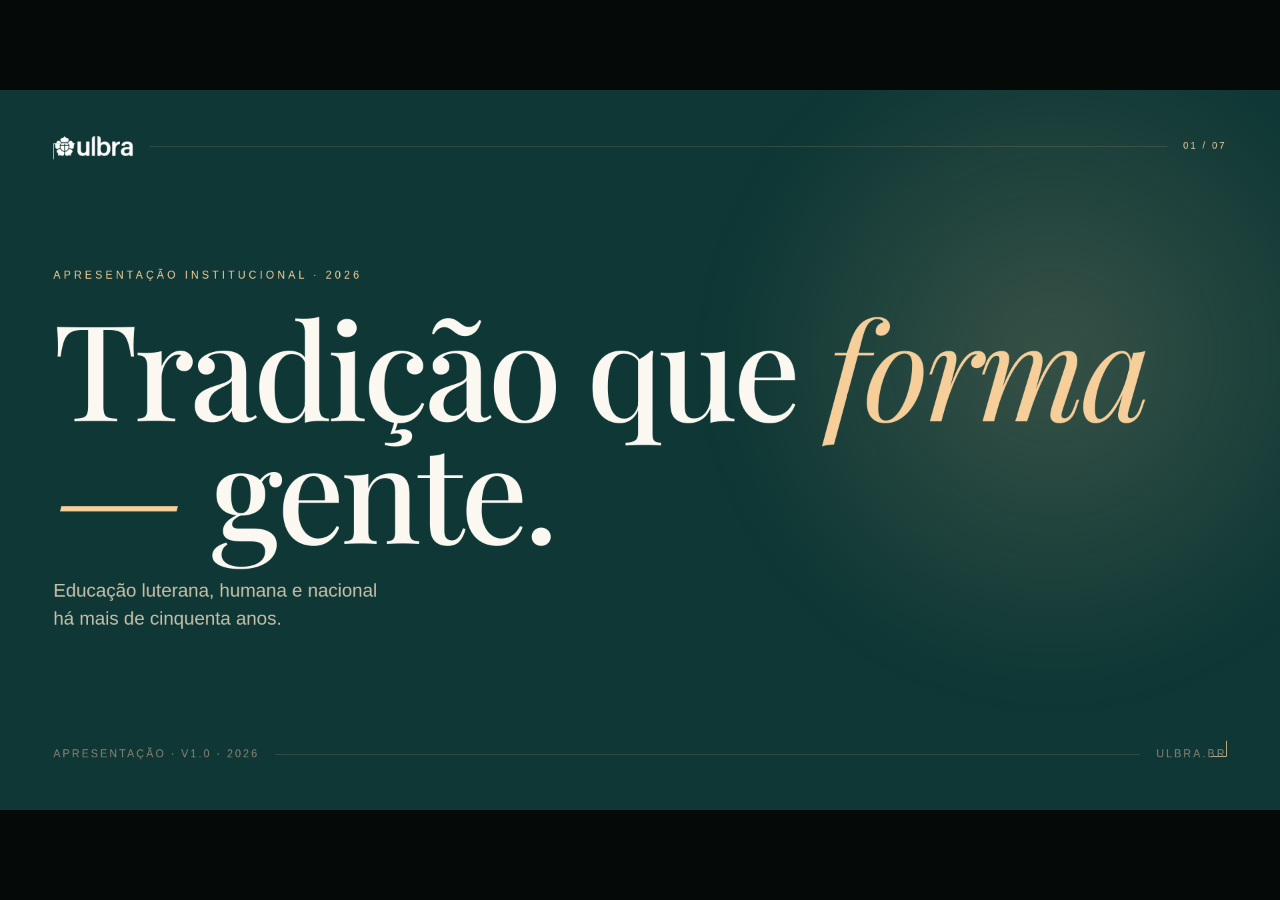
==== slides/index.html @ 26c0f7f1 "refactor: move button components to section 07 (Components) - Relocated botaoIcones.png and botoesVe" ====
<!DOCTYPE html>
<html lang="pt-BR">
<head>
<meta charset="UTF-8">
<title>Ulbra · Slide Templates</title>
<link rel="stylesheet" href="../colors_and_type.css">
<style>
  body { background: #050a09; }
  deck-stage { background: #050a09; }
  section[data-slide] {
    width: 1920px; height: 1080px;
    position: relative; overflow: hidden;
    color: var(--fg);
    background: var(--ulbra-primary-deep);
    box-sizing: border-box;
  }

  /* === HUD CHROME (top + bottom strips) === */
  .hud-top, .hud-bot {
    position: absolute; left: 80px; right: 80px;
    display: flex; align-items: center; gap: 24px;
    font: 500 13px/1 var(--font-mono);
    letter-spacing: 0.2em; text-transform: uppercase;
    color: var(--fg-dim);
    height: 56px;
  }
  .hud-top { top: 56px; }
  .hud-bot { bottom: 56px; }
  .hud-line { flex: 1; height: 1px; background: var(--surface-line); }
  .hud-num { color: var(--ulbra-gold-light); font-size: 14px; }
  .hud-logo { height: 32px; }

  .corner-mark {
    position: absolute; width: 24px; height: 24px;
    border: 1.5px solid var(--ulbra-gold-light);
  }
  .corner-mark.tl { top: 80px; left: 80px; border-right:0; border-bottom:0; }
  .corner-mark.br { bottom: 80px; right: 80px; border-left:0; border-top:0; }

  .eyebrow { font: 500 18px/1 var(--font-mono); letter-spacing: 0.3em; text-transform: uppercase; color: var(--ulbra-gold-light); }

  .grain-bg::after {
    content: ""; position: absolute; inset: 0; pointer-events: none;
    mix-blend-mode: overlay; opacity: .35;
    background-image: url("data:image/svg+xml;utf8,<svg xmlns='http://www.w3.org/2000/svg' width='240' height='240'><filter id='n'><feTurbulence type='fractalNoise' baseFrequency='0.95' numOctaves='2' stitchTiles='stitch'/><feColorMatrix values='0 0 0 0 1  0 0 0 0 1  0 0 0 0 1  0 0 0 0.07 0'/></filter><rect width='100%' height='100%' filter='url(%23n)'/></svg>");
  }

  /* ============ 01 TITLE ============ */
  .s-title .body {
    position: absolute;
    left: 80px; right: 80px;
    top: 200px; bottom: 200px;
    display: flex; flex-direction: column; justify-content: center;
  }
  .s-title h1 {
    font: 500 200px/0.92 var(--font-display); letter-spacing: -0.03em;
    margin: 32px 0 0;
    max-width: 14ch;
  }
  .s-title h1 em { font-style: italic; color: var(--ulbra-gold-light); font-weight: 400; }
  .s-title .sub { color: var(--fg-muted); font-size: 28px; max-width: 32ch; margin-top: 40px; line-height: 1.5; }
  .s-title .glow {
    position: absolute; right: -260px; top: -200px;
    width: 1200px; height: 1200px;
    border-radius: 50%;
    background: radial-gradient(circle, rgba(245,206,153,.18), transparent 60%);
    filter: blur(40px);
    pointer-events: none;
  }

  /* ============ 02 SECTION DIVIDER ============ */
  .s-divider {
    background: linear-gradient(160deg, var(--ulbra-bronze) 0%, var(--ulbra-gold) 50%, var(--ulbra-gold-light) 100%);
    color: var(--ulbra-primary-deep);
  }
  .s-divider .body {
    position: absolute;
    left: 80px; right: 80px;
    top: 200px; bottom: 200px;
    display: flex; flex-direction: column; justify-content: center;
  }
  .s-divider .num {
    font: 500 560px/0.8 var(--font-display); letter-spacing: -0.05em;
    color: rgba(13,54,52,.18);
    position: absolute; right: 80px; bottom: 120px;
    pointer-events: none;
    line-height: 0.8;
  }
  .s-divider h2 {
    font: 600 144px/0.95 var(--font-display); letter-spacing: -0.025em;
    max-width: 16ch;
    margin-top: 24px;
  }
  .s-divider h2 em { font-style: italic; color: var(--ulbra-bronze); font-weight: 500; }
  .s-divider .eyebrow { color: var(--ulbra-bronze); }
  .s-divider .hud-top, .s-divider .hud-bot { color: rgba(13,54,52,.55); }
  .s-divider .hud-line { background: rgba(13,54,52,.18); }
  .s-divider .corner-mark { border-color: var(--ulbra-primary-deep); }

  /* ============ 03 STAT ============ */
  .s-stat .body {
    position: absolute;
    left: 80px; right: 80px;
    top: 200px; bottom: 200px;
    display: flex; flex-direction: column; justify-content: center;
  }
  .s-stat .figure {
    font: 500 440px/0.85 var(--font-display);
    letter-spacing: -0.04em;
    color: var(--ulbra-gold-light);
    margin: 32px 0;
  }
  .s-stat .figure sup { font-size: .35em; vertical-align: top; }
  .s-stat .caption {
    font: 500 36px/1.3 var(--font-sans);
    color: var(--fg);
    max-width: 30ch;
  }
  .s-stat .source {
    position: absolute; right: 80px; bottom: 140px;
    font: 500 14px/1.4 var(--font-mono); letter-spacing: 0.16em; text-transform: uppercase;
    color: var(--fg-dim); text-align: right;
    max-width: 30ch;
  }

  /* ============ 04 QUOTE ============ */
  .s-quote {
    background: var(--ulbra-warm-white);
    color: var(--ulbra-primary-deep);
  }
  .s-quote .hud-top, .s-quote .hud-bot { color: var(--ink-dim); }
  .s-quote .hud-line { background: rgba(13,54,52,.14); }
  .s-quote .corner-mark { border-color: var(--ulbra-bronze); }
  .s-quote .body {
    position: absolute;
    left: 80px; right: 80px;
    top: 200px; bottom: 200px;
    display: grid; grid-template-columns: 100px 1fr; gap: 60px;
    align-content: center;
  }
  .s-quote .mark {
    font: 700 280px/0.7 var(--font-display);
    color: var(--ulbra-gold);
    align-self: start;
  }
  .s-quote blockquote {
    margin: 0;
    font: 500 88px/1.15 var(--font-display);
    letter-spacing: -0.015em;
    color: var(--ulbra-primary-deep);
    max-width: 18ch;
  }
  .s-quote blockquote em { font-style: italic; color: var(--ulbra-bronze); }
  .s-quote .attrib {
    margin-top: 56px;
    font: 500 18px/1.3 var(--font-mono); letter-spacing: 0.18em; text-transform: uppercase;
    color: var(--ulbra-bronze);
  }

  /* ============ 05 CONTENT (2-COL) ============ */
  .s-content .body {
    position: absolute;
    left: 80px; right: 80px;
    top: 200px; bottom: 160px;
    display: grid; grid-template-columns: 1fr 1.2fr; gap: 80px;
    align-content: start;
  }
  .s-content h2 { font: 500 84px/0.95 var(--font-display); letter-spacing: -0.02em; }
  .s-content h2 em { font-style: italic; color: var(--ulbra-gold-light); font-weight: 400; }
  .s-content .lede {
    font: 400 22px/1.5 var(--font-sans); color: var(--fg-muted); margin-top: 32px; max-width: 28ch;
  }
  .s-content .pillar-grid {
    display: grid; grid-template-columns: 1fr 1fr; gap: 24px;
  }
  .s-content .pillar {
    border: 1px solid var(--surface-line);
    border-radius: 16px;
    padding: 28px;
    background: rgba(245,206,153,.04);
  }
  .s-content .pillar .num {
    font: 500 14px/1 var(--font-mono); letter-spacing: 0.22em; color: var(--ulbra-gold-light);
  }
  .s-content .pillar h3 { font: 600 32px/1.1 var(--font-display); margin-top: 16px; color: var(--fg); }
  .s-content .pillar p { color: var(--fg-muted); font: 400 17px/1.5 var(--font-sans); margin-top: 12px; }

  /* ============ 06 DATA ============ */
  .s-data .body {
    position: absolute;
    left: 80px; right: 80px;
    top: 200px; bottom: 160px;
    display: flex; flex-direction: column;
  }
  .s-data h2 { font: 500 80px/0.95 var(--font-display); letter-spacing: -0.02em; margin-top: 16px; }
  .s-data h2 em { font-style: italic; color: var(--ulbra-gold-light); font-weight: 400; }
  .s-data .meta {
    color: var(--fg-muted); font: 500 18px/1.3 var(--font-mono);
    letter-spacing: 0.18em; text-transform: uppercase;
    margin-top: 16px;
  }
  .s-data .grid {
    display: grid; grid-template-columns: repeat(4, 1fr); gap: 24px;
    margin-top: 56px;
  }
  .s-data .stat {
    background: rgba(245,206,153,.04);
    border: 1px solid var(--surface-line);
    border-radius: 16px; padding: 28px;
  }
  .s-data .stat .lbl { font: 500 14px/1 var(--font-mono); letter-spacing: 0.22em; text-transform: uppercase; color: var(--fg-dim); }
  .s-data .stat .val { font: 500 80px/0.95 var(--font-display); letter-spacing: -0.02em; color: var(--ulbra-gold-light); margin-top: 16px; }
  .s-data .stat .delta { color: var(--fg-muted); font: 500 16px/1.3 var(--font-sans); margin-top: 8px; }

  /* ============ 07 CLOSING ============ */
  .s-close { background: var(--ulbra-primary-deep); }
  .s-close .body {
    position: absolute;
    left: 80px; right: 80px;
    top: 200px; bottom: 200px;
    display: flex; flex-direction: column; align-items: center; justify-content: center;
    text-align: center;
    gap: 56px;
  }
  .s-close .mark-big { width: 200px; height: 200px; }
  .s-close h2 { font: 500 144px/0.95 var(--font-display); letter-spacing: -0.025em; display: flex; align-items: baseline; gap: 32px; }
  .s-close h2 em { font-style: italic; color: var(--ulbra-gold-light); font-weight: 400; }
  .s-close h2 .wordmark { height: 1em; transform: translateY(.06em); }
  .s-close .url { font: 500 24px/1 var(--font-mono); letter-spacing: 0.22em; color: var(--ulbra-gold-light); text-transform: uppercase; }

</style>
</head>
<body>

<deck-stage>

  <!-- ============ 01 TITLE ============ -->
  <section data-slide data-screen-label="01 Title" class="s-title grain-bg">
    <div class="glow"></div>
    <div class="hud-top">
      <img class="hud-logo" src="../assets/ulbra-lockup-white.png" alt="Ulbra">
      <span class="hud-line"></span>
      <span class="hud-num">01 / 07</span>
    </div>
    <span class="corner-mark tl"></span>
    <span class="corner-mark br"></span>

    <div class="body">
      <div class="eyebrow">Apresentação Institucional · 2026</div>
      <h1>Tradição que <em>forma —</em> gente.</h1>
      <p class="sub">Educação luterana, humana e nacional há mais de cinquenta anos.</p>
    </div>

    <div class="hud-bot">
      <span>Apresentação · v1.0 · 2026</span>
      <span class="hud-line"></span>
      <span>ulbra.br</span>
    </div>
  </section>

  <!-- ============ 02 DIVIDER ============ -->
  <section data-slide data-screen-label="02 Divider" class="s-divider grain-bg">
    <div class="num">02</div>
    <div class="hud-top">
      <span>Section · Divider</span>
      <span class="hud-line"></span>
      <span class="hud-num" style="color: var(--ulbra-primary-deep)">02 / 07</span>
    </div>
    <span class="corner-mark tl"></span>
    <span class="corner-mark br"></span>
    <div class="body">
      <div class="eyebrow">Capítulo 02</div>
      <h2>Quem somos, o que <em>fazemos.</em></h2>
    </div>
    <div class="hud-bot">
      <span>ulbra · 2026</span><span class="hud-line"></span><span>ulbra.br</span>
    </div>
  </section>

  <!-- ============ 03 STAT ============ -->
  <section data-slide data-screen-label="03 Stat" class="s-stat grain-bg">
    <div class="hud-top">
      <img class="hud-logo" src="../assets/ulbra-lockup-white.png" alt="Ulbra">
      <span class="hud-line"></span>
      <span class="hud-num">03 / 07</span>
    </div>
    <span class="corner-mark tl"></span><span class="corner-mark br"></span>

    <div class="body">
      <div class="eyebrow">Presença nacional</div>
      <div class="figure">7<sup>+</sup></div>
      <div class="caption">estados brasileiros com unidades ulbra — da Amazônia ao Rio Grande do Sul.</div>
    </div>

    <div class="source">
      Fonte: Censo institucional ulbra<br>Dados de matrícula 2026/1
    </div>

    <div class="hud-bot"><span>03 · Stat</span><span class="hud-line"></span><span>ulbra.br</span></div>
  </section>

  <!-- ============ 04 QUOTE ============ -->
  <section data-slide data-screen-label="04 Quote" class="s-quote grain-bg">
    <div class="hud-top">
      <img class="hud-logo" src="../assets/ulbra-lockup-dark.png" alt="Ulbra">
      <span class="hud-line"></span>
      <span class="hud-num" style="color: var(--ulbra-bronze)">04 / 07</span>
    </div>
    <span class="corner-mark tl"></span><span class="corner-mark br"></span>

    <div class="body">
      <div class="mark">"</div>
      <div>
        <blockquote>Aqui eu não fiz só um curso — aqui eu <em>encontrei meu chão.</em></blockquote>
        <div class="attrib">— Ana Beatriz · Psicologia · Canoas · Turma de 2024</div>
      </div>
    </div>

    <div class="hud-bot"><span>04 · Quote</span><span class="hud-line"></span><span>ulbra.br</span></div>
  </section>

  <!-- ============ 05 CONTENT (2-COL) ============ -->
  <section data-slide data-screen-label="05 Content" class="s-content grain-bg">
    <div class="hud-top">
      <img class="hud-logo" src="../assets/ulbra-lockup-white.png" alt="Ulbra">
      <span class="hud-line"></span>
      <span class="hud-num">05 / 07</span>
    </div>
    <span class="corner-mark tl"></span><span class="corner-mark br"></span>

    <div class="body">
      <div>
        <div class="eyebrow">Quatro pilares</div>
        <h2 style="margin-top:24px">O que <em>nos</em> define.</h2>
        <p class="lede">Não é tradição por tradição — é tradição que prepara o presente para servir o futuro.</p>
      </div>
      <div class="pillar-grid">
        <div class="pillar"><div class="num">01</div><h3>Acolhimento</h3><p>Comunidade que recebe o aluno como pessoa, não como número de matrícula.</p></div>
        <div class="pillar"><div class="num">02</div><h3>Excelência</h3><p>Cinco Faculdades de Medicina, dezenas de cursos credenciados.</p></div>
        <div class="pillar"><div class="num">03</div><h3>Humanística</h3><p>Formação que ultrapassa o currículo técnico e desenvolve pessoas inteiras.</p></div>
        <div class="pillar"><div class="num">04</div><h3>Compromisso</h3><p>Presença nas comunidades onde estamos — ensino, pesquisa e extensão.</p></div>
      </div>
    </div>

    <div class="hud-bot"><span>05 · Content</span><span class="hud-line"></span><span>ulbra.br</span></div>
  </section>

  <!-- ============ 06 DATA ============ -->
  <section data-slide data-screen-label="06 Data" class="s-data grain-bg">
    <div class="hud-top">
      <img class="hud-logo" src="../assets/ulbra-lockup-white.png" alt="Ulbra">
      <span class="hud-line"></span>
      <span class="hud-num">06 / 07</span>
    </div>
    <span class="corner-mark tl"></span><span class="corner-mark br"></span>

    <div class="body">
      <div>
        <div class="eyebrow">Captação 2026/1</div>
        <h2>Em <em>números.</em></h2>
        <p class="meta">Dados consolidados · Vestibular · Janeiro 2026</p>
      </div>

      <div class="grid">
        <div class="stat"><div class="lbl">Inscritos</div><div class="val">12,4K</div><div class="delta">▲ 18,4% vs 2025/1</div></div>
        <div class="stat"><div class="lbl">Matrículas</div><div class="val">8,2K</div><div class="delta">▲ 9,2% vs 2025/1</div></div>
        <div class="stat"><div class="lbl">Conversão</div><div class="val">66%</div><div class="delta">▲ 3,1 p.p.</div></div>
        <div class="stat"><div class="lbl">Unidades</div><div class="val">17</div><div class="delta">7 estados · EAD nacional</div></div>
      </div>
    </div>

    <div class="hud-bot"><span>06 · Data</span><span class="hud-line"></span><span>ulbra.br</span></div>
  </section>

  <!-- ============ 07 CLOSING ============ -->
  <section data-slide data-screen-label="07 Closing" class="s-close grain-bg">
    <div class="hud-top">
      <span>Encerramento</span>
      <span class="hud-line"></span>
      <span class="hud-num">07 / 07</span>
    </div>
    <span class="corner-mark tl"></span><span class="corner-mark br"></span>

    <div class="body">
      <img class="mark-big" src="../assets/ulbra-mark-white.png" alt="Ulbra">
      <h2>Forme-se <img class="wordmark" src="../assets/ulbra-wordmark-white.png" alt="ulbra"><em>.</em></h2>
      <div class="url">ulbra.br · vestibular 2026</div>
    </div>

    <div class="hud-bot"><span>Obrigado</span><span class="hud-line"></span><span>marca@ulbra.br</span></div>
  </section>

</deck-stage>

<script src="deck-stage.js"></script>
</body>
</html>
---- colors_and_type.css ----
/* ============================================================
   ULBRA — Universidade Luterana do Brasil
   Design Tokens · v1.0 · 2026
   Source: KV-ULBRA 2026 brand spec
   ============================================================ */

/* ---------- FONTS ---------- */
@import url('https://fonts.googleapis.com/css2?family=Playfair+Display:ital,wght@0,400;0,500;0,600;0,700;0,800;0,900;1,400;1,600&family=Inter:wght@300;400;500;600;700;800;900&display=swap');

:root {
  /* ============================================================
     COLORS — from KV-ULBRA 2026 spec
     ============================================================ */

  /* PRIMARY — Verde-petróleo, identidade núcleo */
  --ulbra-primary:        #045a52;   /* principal (teal escuro) */
  --ulbra-primary-deep:   #0d3634;   /* pattern / superfície profunda */
  --ulbra-primary-soft:   #91baa3;   /* sage / acento secundário */

  /* SECONDARY — Tons quentes (champagne / dourado) */
  --ulbra-gold:           #cca269;   /* dourado principal */
  --ulbra-gold-light:     #f5ce99;   /* champagne claro */
  --ulbra-bronze:         #66563d;   /* bronze / marrom escuro */

  /* NEUTRALS — derivados, escala completa */
  --ulbra-ink:            #061e1c;   /* quase preto teal */
  --ulbra-warm-white:     #fbf8f2;   /* branco quente (papel) */
  --ulbra-paper:          #f4ede0;   /* papel suave */
  --ulbra-fog:            #e6dfd0;   /* névoa / divisores claros */
  --ulbra-stone-100:      #d4cdbe;
  --ulbra-stone-300:      #a89e8b;
  --ulbra-stone-500:      #6b6553;
  --ulbra-stone-700:      #3d3a30;

  /* SURFACE TOKENS — semantic */
  --bg:                   var(--ulbra-primary-deep);
  --bg-elev:              #114842;
  --bg-elev-2:            #155952;
  --surface:              #0a2c2a;
  --surface-line:         rgba(245, 206, 153, 0.18);
  --surface-line-strong:  rgba(245, 206, 153, 0.34);
  --paper-bg:             var(--ulbra-warm-white);
  --paper-line:           #d8cfb9;

  /* TEXT — on dark surface */
  --fg:                   var(--ulbra-warm-white);
  --fg-muted:             #c9c0a9;
  --fg-dim:               #8d8472;
  --fg-accent:            var(--ulbra-gold-light);
  --fg-link:              var(--ulbra-gold);

  /* TEXT — on paper/light */
  --ink:                  var(--ulbra-primary-deep);
  --ink-muted:            #4d4538;
  --ink-dim:              #8a8170;

  /* SEMANTIC */
  --success:              #5fa583;
  --warning:              var(--ulbra-gold);
  --danger:               #b85a4a;
  --info:                 var(--ulbra-primary-soft);

  /* CHART / DASHBOARD palette — ordered for series 1..8 */
  --chart-1: #045a52;   /* primary */
  --chart-2: #cca269;   /* gold */
  --chart-3: #91baa3;   /* sage */
  --chart-4: #f5ce99;   /* champagne */
  --chart-5: #66563d;   /* bronze */
  --chart-6: #0d3634;   /* deep teal */
  --chart-7: #5fa583;   /* mint */
  --chart-8: #b85a4a;   /* terracotta */

  /* ============================================================
     TYPOGRAPHY
     ============================================================ */
  --font-display: 'Playfair Display', 'Times New Roman', Georgia, serif;   /* títulos */
  --font-sans:    'Inter', system-ui, -apple-system, 'Segoe UI', sans-serif; /* corpo */

  /* Type scale — modular, generous */
  --fs-mega:   clamp(72px, 12vw, 200px);
  --fs-hero:   clamp(56px, 7vw, 112px);
  --fs-display:clamp(40px, 5vw, 72px);
  --fs-h1:     clamp(36px, 3.6vw, 56px);
  --fs-h2:     clamp(28px, 2.6vw, 40px);
  --fs-h3:     22px;
  --fs-h4:     18px;
  --fs-body:   16px;
  --fs-small:  14px;
  --fs-micro:  12px;
  --fs-eyebrow: 11px;

  --lh-tight: 1.05;
  --lh-snug:  1.2;
  --lh-base:  1.55;
  --lh-loose: 1.7;

  --tracking-mega: -0.02em;
  --tracking-tight: -0.01em;
  --tracking-base: 0;
  --tracking-eyebrow: 0.18em;

  /* ============================================================
     SPACING — 4px base
     ============================================================ */
  --sp-1:  4px;
  --sp-2:  8px;
  --sp-3:  12px;
  --sp-4:  16px;
  --sp-5:  20px;
  --sp-6:  24px;
  --sp-7:  32px;
  --sp-8:  40px;
  --sp-9:  56px;
  --sp-10: 72px;
  --sp-11: 96px;
  --sp-12: 128px;

  /* ============================================================
     RADII
     ============================================================ */
  --radius-none: 0;
  --radius-sm:   4px;
  --radius-md:   8px;
  --radius-lg:   16px;
  --radius-xl:   24px;
  --radius-pill: 999px;

  /* ============================================================
     SHADOWS / ELEVATION
     ============================================================ */
  --shadow-1: 0 1px 2px rgba(6,30,28,.18);
  --shadow-2: 0 4px 12px rgba(6,30,28,.22);
  --shadow-3: 0 12px 32px rgba(6,30,28,.28);
  --shadow-glow: 0 0 24px rgba(245,206,153,.18);
  --shadow-inset-line: inset 0 0 0 1px var(--surface-line);

  /* ============================================================
     MOTION
     ============================================================ */
  --ease-standard: cubic-bezier(.4,0,.2,1);
  --ease-out:      cubic-bezier(.16,1,.3,1);
  --ease-in:       cubic-bezier(.4,0,1,1);
  --dur-fast:    140ms;
  --dur-base:    240ms;
  --dur-slow:    420ms;
  --dur-slower:  720ms;

  /* ============================================================
     LAYOUT
     ============================================================ */
  --container: 1320px;
  --container-narrow: 920px;
  --gutter: clamp(20px, 4vw, 64px);

  /* Z-index */
  --z-nav:    50;
  --z-modal:  100;
  --z-toast:  200;
}

/* ============================================================
   SEMANTIC TYPE — ready-to-use selectors
   ============================================================ */
.t-eyebrow {
  font: 500 var(--fs-eyebrow)/1 var(--font-sans);
  letter-spacing: var(--tracking-eyebrow);
  text-transform: uppercase;
  color: var(--fg-accent);
}
.t-mega {
  font: 700 var(--fs-mega)/var(--lh-tight) var(--font-display);
  letter-spacing: var(--tracking-mega);
}
.t-hero {
  font: 600 var(--fs-hero)/var(--lh-tight) var(--font-display);
  letter-spacing: var(--tracking-tight);
}
.t-display {
  font: 600 var(--fs-display)/var(--lh-snug) var(--font-display);
  letter-spacing: var(--tracking-tight);
}
.t-h1 { font: 600 var(--fs-h1)/var(--lh-snug) var(--font-display); letter-spacing: var(--tracking-tight); }
.t-h2 { font: 500 var(--fs-h2)/var(--lh-snug) var(--font-display); letter-spacing: var(--tracking-tight); }
.t-h3 { font: 600 var(--fs-h3)/var(--lh-snug) var(--font-sans); letter-spacing: -0.005em; }
.t-h4 { font: 600 var(--fs-h4)/1.4 var(--font-sans); }
.t-body  { font: 400 var(--fs-body)/var(--lh-base) var(--font-sans); }
.t-small { font: 400 var(--fs-small)/var(--lh-base) var(--font-sans); }
.t-micro { font: 500 var(--fs-micro)/1.4 var(--font-sans); }
.t-mono  { font: 500 var(--fs-small)/1.4 var(--font-mono); letter-spacing: 0.02em; }
.t-mono-eyebrow {
  font: 500 var(--fs-micro)/1 var(--font-mono);
  letter-spacing: 0.16em;
  text-transform: uppercase;
}

/* ============================================================
   BASE RESET — opinionated for brand book pages
   ============================================================ */
*, *::before, *::after { box-sizing: border-box; }
html, body { margin: 0; padding: 0; }
body {
  font-family: var(--font-sans);
  font-size: var(--fs-body);
  line-height: var(--lh-base);
  color: var(--fg);
  background: var(--bg);
  -webkit-font-smoothing: antialiased;
  -moz-osx-font-smoothing: grayscale;
  text-rendering: optimizeLegibility;
}
h1, h2, h3, h4, h5, h6, p, ul, ol { margin: 0; }
h1, h2, h3, h4 { font-family: var(--font-display); font-weight: 600; line-height: var(--lh-snug); }
img, svg { display: block; max-width: 100%; }
button { font: inherit; }

/* ============================================================
   GRAIN TEXTURE — used on gradients per spec ("granulado")
   ============================================================ */
.grain::after {
  content: "";
  position: absolute; inset: 0;
  pointer-events: none;
  opacity: .6;
  mix-blend-mode: overlay;
  background-image: url("data:image/svg+xml;utf8,<svg xmlns='http://www.w3.org/2000/svg' width='200' height='200'><filter id='n'><feTurbulence type='fractalNoise' baseFrequency='0.9' numOctaves='2' stitchTiles='stitch'/><feColorMatrix values='0 0 0 0 0.05  0 0 0 0 0.21  0 0 0 0 0.20  0 0 0 0.18 0'/></filter><rect width='100%' height='100%' filter='url(%23n)'/></svg>");
}
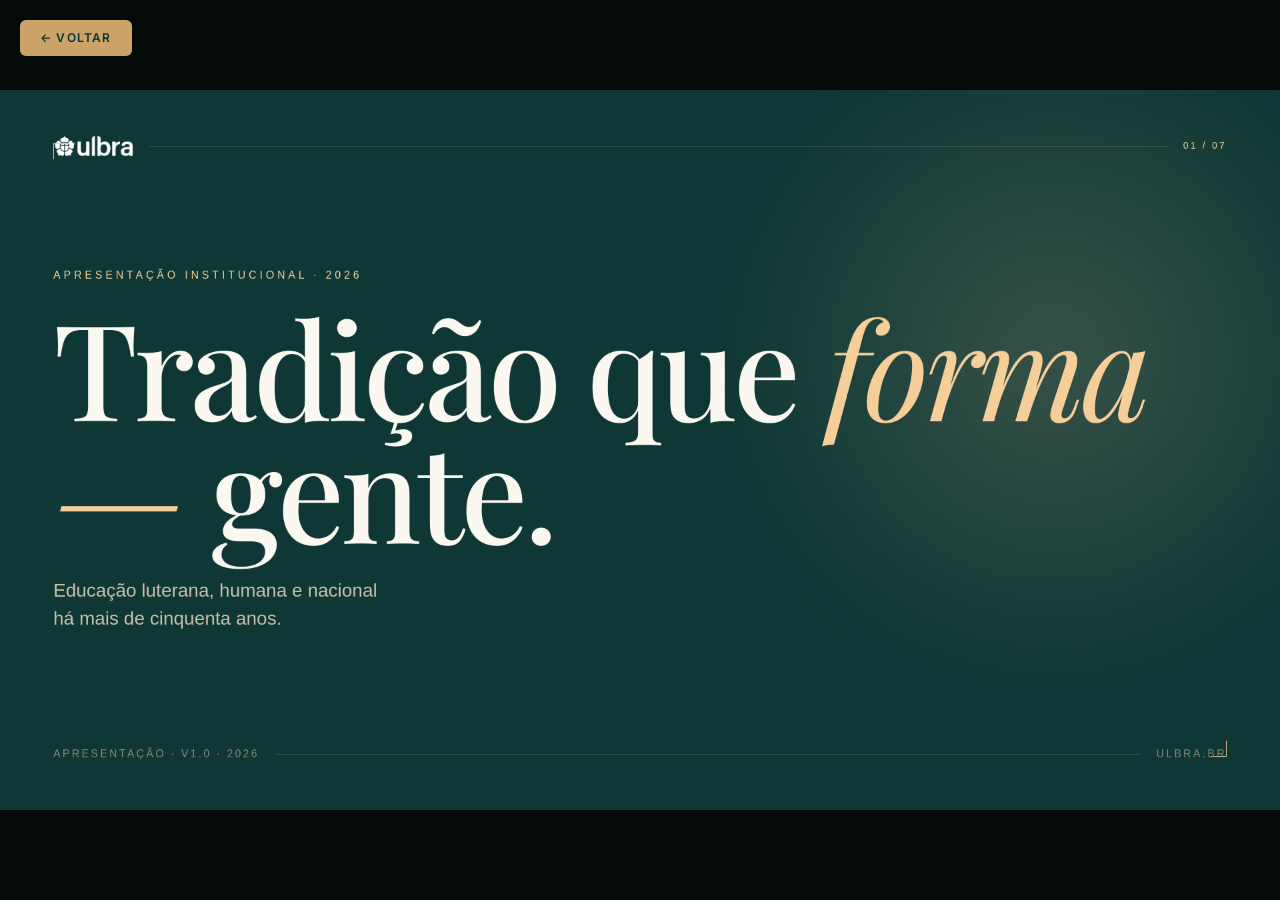
==== commit e2652855: "feat: add back to home button in slides template Added 'Voltar' (back) button in top-left corner of " ====
--- a/slides/index.html
+++ b/slides/index.html
@@ -39,6 +39,28 @@
 
   .eyebrow { font: 500 18px/1 var(--font-mono); letter-spacing: 0.3em; text-transform: uppercase; color: var(--ulbra-gold-light); }
 
+  .back-btn {
+    position: fixed; top: 20px; left: 20px; z-index: 1000;
+    padding: 12px 20px;
+    background: var(--ulbra-gold);
+    color: var(--ulbra-primary-deep);
+    border: none;
+    border-radius: 6px;
+    font: 600 12px/1 var(--font-sans);
+    letter-spacing: 0.1em;
+    text-transform: uppercase;
+    cursor: pointer;
+    transition: all 200ms;
+    text-decoration: none;
+    display: inline-flex;
+    align-items: center;
+    gap: 8px;
+  }
+  .back-btn:hover {
+    background: var(--ulbra-gold-light);
+    transform: translateY(-2px);
+  }
+
   .grain-bg::after {
     content: ""; position: absolute; inset: 0; pointer-events: none;
     mix-blend-mode: overlay; opacity: .35;
@@ -231,6 +253,8 @@
 </style>
 </head>
 <body>
+
+<a href="../brandbook.html" class="back-btn">← Voltar</a>
 
 <deck-stage>
 
